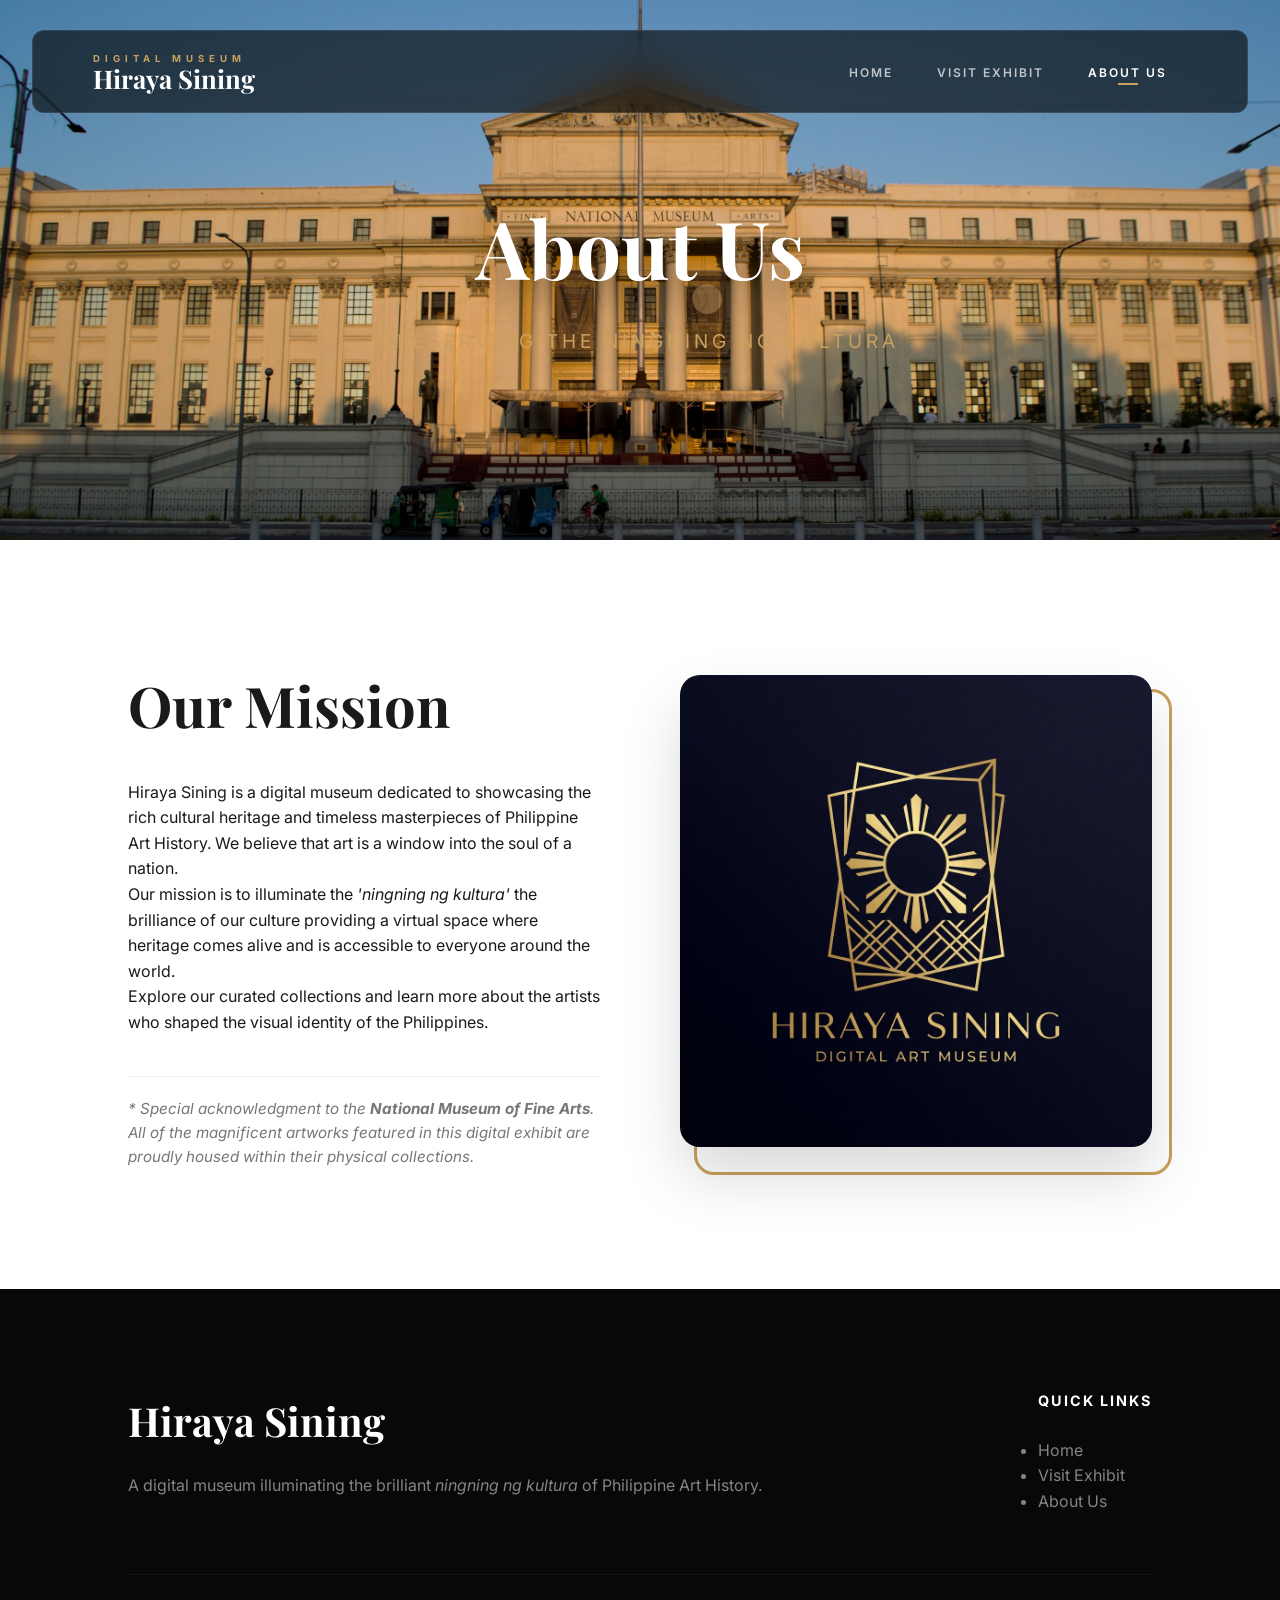
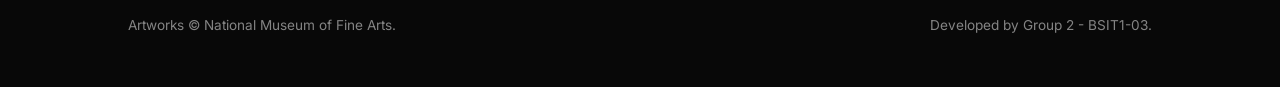
==== About us.html @ ce180e69 "nyaks" ====
﻿<!DOCTYPE html>
<html lang="en">

<head>
    <meta charset="UTF-8">
    <meta name="viewport" content="width=device-width, initial-scale=1.0">
    <title>Hiraya Sining - Digital Museum</title>
    <link
        href="https://fonts.googleapis.com/css2?family=Inter:wght@300;400;600;900&family=Playfair+Display:wght@600;700&display=swap"
        rel="stylesheet">
    <link rel="stylesheet" href="style.css">
</head>

<body>

    <header>
        <div class="logo-group">
            <div class="logo-top">DIGITAL MUSEUM</div>
            <div class="logo-bottom">Hiraya Sining</div>
        </div>
        <nav id="mainNav">
            <a href="index.html">HOME</a>
            <a href="gallery.html">VISIT EXHIBIT</a>
            <a href="About us.html" class="active">ABOUT US</a>
        </nav>
        <div class="menu-toggle" id="mobile-menu">
            <span class="bar"></span>
            <span class="bar"></span>
            <span class="bar"></span>
        </div>
    </header>

    <div class="page-banner" style="background-image: url('images/National Museum goldenhour.jpg');">
        <div class="page-banner-content">
            <h1>About Us</h1>
            <p>Preserving the Ningning ng Kultura</p>
        </div>
    </div>

    <section class="about-grid reveal-on-scroll is-visible">
        <div class="about-text">
            <h2>Our Mission</h2>
            <p>Hiraya Sining is a digital museum dedicated to showcasing the rich cultural heritage and timeless
                masterpieces of Philippine Art History. We believe that art is a window into the soul of a nation.</p>
            <p>Our mission is to illuminate the <em>'ningning ng kultura'</em> the brilliance of our culture
                providing a virtual space where heritage comes alive and is accessible to everyone around the world.</p>
            <p>Explore our curated collections and learn more about the artists who shaped the visual identity of the
                Philippines.</p>
            <p
                style="margin-top: 40px; font-size: 0.95rem; color: #777; font-style: italic; border-top: 1px solid #eee; padding-top: 20px;">
                * Special acknowledgment to the <strong>National Museum of Fine Arts</strong>. All of the magnificent
                artworks featured in this digital exhibit are proudly housed within their physical collections.
            </p>
        </div>
        <div class="about-image">
            <img src="images/hiraya_logo.png" alt="Hiraya Sining Logo">
        </div>
    </section>

    <footer>
        <div class="footer-content">
            <div class="footer-col footer-brand">
                <h2>Hiraya Sining</h2>
                <p>A digital museum illuminating the brilliant <em>ningning ng kultura</em> of Philippine Art History.
                </p>
            </div>
            <div class="footer-col footer-links">
                <h3>Quick Links</h3>
                <ul>
                    <li><a href="index.html">Home</a></li>
                    <li><a href="gallery.html">Visit Exhibit</a></li>
                    <li><a href="About us.html">About Us</a></li>
                </ul>
            </div>
        </div>
        <div class="footer-bottom">
            <p>Artworks &copy; National Museum of Fine Arts.</p>
            <p>Developed by Group 2 - BSIT1-03.</p>
        </div>
    </footer>

    <script src="script.js"></script>
</body>

</html>
---- style.css ----
﻿:root {
    --primary-gold: #c9a05c;
    --primary-gold-dark: #8a6d3b;
    --primary-gold-light: #e0b976;
    --bg-dark: #080808;
    --bg-light: #ffffff;
    --bg-secondary: #f4f2ee;
    --text-dark: #1a1a1a;
    --text-light: #ffffff;
    --text-muted: #777777;
    --glass-bg: rgba(0, 0, 0, 0.6);
    --glass-border: rgba(255, 255, 255, 0.1);
    --transition-smooth: all 0.6s cubic-bezier(0.23, 1, 0.32, 1);
    --shadow-soft: 0 10px 40px rgba(0, 0, 0, 0.05);
    --shadow-strong: 0 30px 60px rgba(0, 0, 0, 0.15);
    --shadow-gold: 0 10px 30px rgba(201, 160, 92, 0.2);
}

/* General Reset */
* {
    margin: 0;
    padding: 0;
    box-sizing: border-box;
    font-family: 'Inter', sans-serif;
    scroll-behavior: smooth;
}

html,
body {
    overflow-x: hidden;
    width: 100%;
    -ms-overflow-style: none;  /* IE and Edge */
    scrollbar-width: none;  /* Firefox */
}

::-webkit-scrollbar {
    display: none;
}

body {
    background-color: var(--bg-light);
    color: var(--text-dark);
    line-height: 1.6;
    animation: pageEnter 0.35s ease both;
}

@keyframes zoomIn {
    from {
        transform: scale(0.9);
        opacity: 0;
    }

    to {
        transform: scale(1);
        opacity: 1;
    }
}

@keyframes fadeIn {
    from {
        opacity: 0;
    }

    to {
        opacity: 1;
    }
}

@keyframes headerSlideDown {
    from {
        opacity: 0;
        transform: translate(-50%, -30px);
    }

    to {
        opacity: 1;
        transform: translate(-50%, 0);
    }
}

@keyframes pageEnter {
    from {
        opacity: 0;
        transform: translateY(6px);
    }

    to {
        opacity: 1;
        transform: translateY(0);
    }
}



header {
    display: flex;
    justify-content: space-between;
    align-items: center;
    padding: 20px 60px;
    background: var(--glass-bg);
    backdrop-filter: blur(20px);
    -webkit-backdrop-filter: blur(20px);
    border: 1px solid var(--glass-border);
    width: 95%;
    max-width: 1400px;
    border-radius: 12px;
    position: fixed;
    top: 30px;
    left: 50%;
    transform: translateX(-50%);
    z-index: 999;
    animation: headerSlideDown 1s cubic-bezier(0.165, 0.84, 0.44, 1);
    transition: var(--transition-smooth);
}

header:hover {
    background: rgba(0, 0, 0, 0.8);
    box-shadow: 0 20px 40px rgba(0, 0, 0, 0.2);
}

.page-transition-overlay {
    position: fixed;
    inset: 0;
    background: rgba(0, 0, 0, 0.75);
    opacity: 0;
    pointer-events: none;
    z-index: 1500;
    transition: opacity 0.28s ease;
}

body.is-leaving .page-transition-overlay {
    opacity: 1;
}

.logo-top {
    font-size: 0.6rem;
    font-weight: 700;
    color: var(--primary-gold);
    letter-spacing: 5px;
    text-transform: uppercase;
}

.logo-bottom {
    font-family: 'Playfair Display', serif;
    font-size: 1.6rem;
    font-weight: 700;
    color: var(--text-light);
    line-height: 1;
}

nav a {
    text-decoration: none;
    color: rgba(255, 255, 255, 0.7);
    margin: 0 20px;
    font-size: 0.75rem;
    font-weight: 600;
    letter-spacing: 2px;
    transition: var(--transition-smooth);
    position: relative;
    text-transform: uppercase;
}

nav a:hover,
nav a.active {
    color: var(--text-light);
}

nav a::after {
    content: '';
    position: absolute;
    bottom: -5px;
    left: 50%;
    width: 0;
    height: 2px;
    background: var(--primary-gold);
    transition: var(--transition-smooth);
    transform: translateX(-50%);
}

nav a:hover::after,
nav a.active::after {
    width: 20px;
}

/* Mobile Toggle */
.menu-toggle {
    display: none;
    flex-direction: column;
    justify-content: space-between;
    width: 30px;
    height: 21px;
    cursor: pointer;
    z-index: 1001;
}

.menu-toggle .bar {
    height: 3px;
    width: 100%;
    background-color: var(--text-light);
    border-radius: 10px;
    transition: var(--transition-smooth);
}

@media (max-width: 768px) {
    header {
        padding: 15px 25px;
        width: 90%;
        top: 20px;
        border-radius: 12px;
    }

    .menu-toggle {
        display: flex;
    }

    nav {
        position: fixed;
        top: 0;
        right: -100%;
        width: 100%;
        height: 100vh;
        background: rgba(10, 10, 10, 0.98);
        backdrop-filter: blur(20px);
        display: flex;
        flex-direction: column;
        align-items: center;
        justify-content: center;
        transition: var(--transition-smooth);
        z-index: 1000;
    }

    nav.active {
        right: 0;
    }

    nav a {
        margin: 20px 0;
        font-size: 1.5rem;
    }

    /* Hamburger Animation */
    #mobile-menu.is-active .bar:nth-child(2) {
        opacity: 0;
    }

    #mobile-menu.is-active .bar:nth-child(1) {
        transform: translateY(9px) rotate(45deg);
    }

    #mobile-menu.is-active .bar:nth-child(3) {
        transform: translateY(-9px) rotate(-45deg);
    }
}


.hero {
    position: relative;
    height: 100vh;
    background-color: var(--bg-dark);
    background-image: url('images/National Museum goldenhour.jpg');
    background-size: cover;
    background-position: center;
    display: flex;
    align-items: center;
    padding: 0 10%;
}

.hero-overlay {
    position: absolute;
    top: 0;
    left: 0;
    width: 100%;
    height: 100%;
    background: radial-gradient(circle at 20%, rgba(0, 0, 0, 0.4) 0%, rgba(0, 0, 0, 0.8) 100%);
}

.hero-content {
    position: relative;
    z-index: 10;
    max-width: 800px;
    color: var(--text-light);
}

.hero-content .subtitle {
    font-size: 0.9rem;
    letter-spacing: 6px;
    text-transform: uppercase;
    color: var(--primary-gold);
    margin-bottom: 20px;
    display: block;
}

.hero-content .title {
    font-family: 'Playfair Display', serif;
    font-size: clamp(2.5rem, 10vw, 6rem);
    font-weight: 700;
    line-height: 1.1;
    margin-bottom: 30px;
}

.hero-content .description {
    font-size: 1.1rem;
    color: rgba(255, 255, 255, 0.7);
    margin-bottom: 40px;
    max-width: 600px;
}

@media (max-width: 768px) {
    .hero {
        padding-left: 5%;
        padding-right: 5%;
        text-align: center;
        justify-content: center;
    }

    .hero-content {
        max-width: 100%;
    }

    .hero-content .subtitle {
        letter-spacing: 3px;
        font-size: 0.8rem;
    }

    .hero-content .description {
        font-size: 1rem;
    }
}

/* Pill Buttons */
.btn-solid,
.btn-detail,
.btn-explore {
    display: inline-block;
    padding: 16px 45px;
    border-radius: 50px;
    font-weight: 600;
    font-size: 0.85rem;
    letter-spacing: 2px;
    text-transform: uppercase;
    text-decoration: none;
    transition: var(--transition-smooth);
    cursor: pointer;
    border: none;
}

.btn-solid {
    background: var(--primary-gold);
    color: var(--bg-dark);
    box-shadow: var(--shadow-gold);
}

.btn-solid:hover {
    background: var(--text-light);
    transform: translateY(-5px);
    box-shadow: 0 15px 40px rgba(255, 255, 255, 0.2);
}

.btn-detail {
    background: transparent;
    border: 1px solid var(--text-dark);
    color: var(--text-dark);
    padding: 12px 35px;
}

.btn-detail:hover {
    background: var(--text-dark);
    color: var(--text-light);
    transform: translateY(-3px);
}

.btn-explore {
    background: transparent;
    border: 1px solid var(--primary-gold);
    color: var(--primary-gold);
    margin-top: 20px;
}

.btn-explore:hover {
    background: var(--primary-gold);
    color: var(--text-light);
    transform: translateY(-3px);
    box-shadow: var(--shadow-gold);
}

/* Exhibit Layout */
.gallery-section {
    padding: 150px 10%;
    background: var(--bg-secondary);
}

.exhibit-row {
    display: flex;
    align-items: center;
    margin-bottom: 250px;
    position: relative;
}

/* Masterpiece Divider */
.masterpiece-divider {
    width: 100%;
    height: 2px;
    background: linear-gradient(90deg, transparent, var(--primary-gold), transparent);
    margin: 150px 0;
    position: relative;
    opacity: 0.8;
}

.masterpiece-divider::after {
    content: '\2727';
    position: absolute;
    top: 50%;
    left: 50%;
    transform: translate(-50%, -50%);
    background: var(--bg-secondary);
    padding: 0 30px;
    color: var(--primary-gold);
    font-size: 1.8rem;
    text-shadow: 0 0 10px rgba(224, 185, 118, 0.4);
}
/* Exhibit Layout */
.gallery-section {
    padding: 150px 10%;
    background: var(--bg-secondary);
}

.exhibit-row {
    display: flex;
    align-items: center;
    margin-bottom: 150px;
    position: relative;
}

.exhibit-row:last-child {
    margin-bottom: 0;
}

.reverse-row {
    flex-direction: row-reverse;
}

.exhibit-image-col {
    flex: 0 0 65%;
    border-radius: 20px;
    overflow: hidden;
    box-shadow: var(--shadow-strong);
    z-index: 1;
}

.exhibit-img {
    width: 100%;
    height: 650px;
    object-fit: cover;
    transition: var(--transition-smooth);
}

.exhibit-img:hover {
    transform: scale(1.05);
}

.exhibit-text-col {
    flex: 0 0 45%;
    background: var(--bg-light);
    padding: 60px;
    margin-left: -10%;
    z-index: 2;
    border-radius: 20px;
    box-shadow: var(--shadow-strong);
    border-left: 6px solid var(--primary-gold);
    transition: var(--transition-smooth);
}

.reverse-row .exhibit-text-col {
    margin-left: 0;
    margin-right: -10%;
    border-left: none;
    border-right: 6px solid var(--primary-gold);
}

.exhibit-row:hover .exhibit-text-col {
    transform: translateY(-10px);
}

.exhibit-text-col h3 {
    font-family: 'Playfair Display', serif;
    font-size: clamp(2rem, 5vw, 3.2rem);
    line-height: 1.1;
    margin-bottom: 20px;
}

.artist-name {
    font-size: 1.1rem;
    color: var(--text-muted);
    margin-bottom: 40px;
    font-style: italic;
}

/* Modal & Lightbox Styling */
.modal {
    display: none;
    position: fixed;
    z-index: 2000;
    left: 0;
    top: 0;
    width: 100%;
    height: 100%;
    background: rgba(0, 0, 0, 0.95);
    backdrop-filter: blur(15px);
}

.modal-content {
    background: var(--bg-light);
    margin: 5vh auto;
    width: 90%;
    max-width: 1300px;
    padding: clamp(30px, 5vw, 80px);
    border-radius: 30px;
    box-shadow: 0 50px 100px rgba(0, 0, 0, 0.4);
    max-height: 90vh;
    overflow-y: auto;
    position: relative;
}

.close {
    position: absolute;
    top: 20px;
    right: 30px;
    font-size: clamp(30px, 5vw, 50px);
    font-weight: 300;
    color: var(--text-dark);
    cursor: pointer;
    transition: var(--transition-smooth);
    z-index: 2100;
    line-height: 1;
}

.close:hover {
    color: var(--primary-gold);
    transform: rotate(90deg);
}

.modal-layout {
    display: flex;
    gap: clamp(30px, 5vw, 80px);
    align-items: center;
}

.modal-img {
    flex: 1;
    max-width: 50%;
    border-radius: 20px;
    object-fit: cover;
    box-shadow: var(--shadow-strong);
}

.modal-info {
    flex: 1;
}

.modal-info h2 {
    font-family: 'Playfair Display', serif;
    font-size: clamp(2rem, 6vw, 4rem);
    line-height: 1.1;
    margin-bottom: 25px;
}

.modal-info hr {
    border: none;
    height: 1px;
    background: linear-gradient(90deg, var(--primary-gold), transparent);
    margin: clamp(20px, 3vw, 35px) 0;
}

.lightbox {
    background: rgba(0, 0, 0, 0.96);
}

.lightbox .close {
    color: #ffffff;
    background: rgba(0, 0, 0, 0.45);
    border: 1px solid rgba(255, 255, 255, 0.35);
    width: 50px;
    height: 50px;
    border-radius: 50%;
    display: grid;
    place-items: center;
    top: 18px;
    right: 18px;
    z-index: 2200;
    text-shadow: 0 2px 8px rgba(0, 0, 0, 0.6);
}

.lightbox .close:hover {
    color: var(--primary-gold);
    border-color: var(--primary-gold);
    background: rgba(0, 0, 0, 0.62);
    transform: scale(1.05);
}

.lightbox-wrapper {
    width: 100%;
    height: 100%;
    display: flex;
    align-items: center;
    justify-content: center;
    padding: 26px;
}

.lightbox-content {
    display: block;
    width: auto;
    height: auto;
    max-width: min(92vw, 1700px);
    max-height: 90vh;
    object-fit: contain;
    border-radius: 10px;
    box-shadow: 0 18px 45px rgba(0, 0, 0, 0.45);
}


@media (max-width: 1200px) {
    .exhibit-row {
        flex-direction: column;
        margin-bottom: 100px;
        text-align: center;
    }

    .exhibit-image-col,
    .exhibit-text-col {
        flex: 0 0 100%;
        width: 100%;
    }

    .exhibit-text-col {
        margin: -60px 0 0 0 !important;
        border-left: none;
        border-top: 6px solid var(--primary-gold);
        padding: 40px 25px;
    }

    .reverse-row .exhibit-text-col {
        border-right: none;
        border-top: 6px solid var(--primary-gold);
    }

    .exhibit-img {
        height: 450px;
    }
}

@media (max-width: 992px) {
    .modal-layout {
        flex-direction: column;
        gap: 40px;
    }

    .modal-img {
        max-width: 100%;
    }
}

@media (max-width: 768px) {
    .gallery-section {
        padding: 100px 5%;
    }

    .masterpiece-divider {
        margin: 60px 0;
    }

    .exhibit-img {
        height: 350px;
    }

    .modal-content {
        width: 95%;
        padding: 40px 20px;
    }

    .lightbox .close {
        width: 46px;
        height: 46px;
        top: 14px;
        right: 14px;
    }

    .lightbox-wrapper {
        padding: 16px;
    }
}

/* Explore Section */
.explore-section {
    display: none;
    background: linear-gradient(145deg, #f6f2ea, #ebe4d8);
    border: 1px solid rgba(201, 160, 92, 0.22);
    border-radius: 32px;
    padding: 56px;
    margin-top: 56px;
    box-shadow:
        inset 0 1px 0 rgba(255, 255, 255, 0.62),
        0 20px 45px rgba(0, 0, 0, 0.08);
}

.btn-explore-container {
    display: flex;
    justify-content: center;
    margin-top: 34px;
}

.explore-header {
    display: flex;
    align-items: center;
    gap: 18px;
    margin-bottom: 34px;
    justify-content: center;
}

.explore-header-line {
    width: 110px;
    height: 2px;
    background: linear-gradient(90deg, transparent, var(--primary-gold), transparent);
}

.explore-heading {
    font-family: 'Playfair Display', serif;
    font-size: clamp(1.25rem, 2.2vw, 1.7rem);
    letter-spacing: 1.5px;
    text-transform: uppercase;
    color: #3e3120;
}

.explore-grid {
    display: grid;
    grid-template-columns: 1fr 1fr;
    gap: 24px;
}

.explore-card {
    position: relative;
    background: linear-gradient(180deg, #ffffff, #fdfbf7 72%);
    border-radius: 22px;
    padding: 32px;
    border: 1px solid rgba(201, 160, 92, 0.18);
    box-shadow: 0 12px 30px rgba(0, 0, 0, 0.08);
    transition: var(--transition-smooth);
    overflow: hidden;
}

.explore-card::before {
    content: "";
    position: absolute;
    top: 0;
    left: 0;
    right: 0;
    height: 4px;
    background: linear-gradient(90deg, transparent, var(--primary-gold), transparent);
}

.explore-card:hover {
    transform: translateY(-8px);
    box-shadow: 0 20px 44px rgba(0, 0, 0, 0.14);
}

.explore-title {
    font-family: 'Playfair Display', serif;
    font-size: 1.8rem;
    line-height: 1.1;
    margin-bottom: 16px;
    color: #2d2a26;
}

.explore-list {
    list-style: none;
    padding-left: 0;
}

.explore-list li {
    position: relative;
    padding-left: 24px;
    margin-bottom: 11px;
    line-height: 1.6;
    color: #2c2c2c;
    font-size: 1.08rem;
}

.explore-list li::before {
    content: "";
    position: absolute;
    left: 0;
    top: 0.7em;
    width: 8px;
    height: 8px;
    border-radius: 50%;
    background: var(--primary-gold);
}

.explore-list strong {
    color: var(--primary-gold-dark);
}

@media (max-width: 992px) {
    .explore-section {
        padding: 38px 24px;
    }

    .explore-grid {
        grid-template-columns: 1fr;
    }
}

@media (max-width: 768px) {
    .explore-section {
        margin-top: 36px;
        padding: 28px 16px;
        border-radius: 22px;
    }

    .explore-card {
        padding: 24px 18px;
    }

    .explore-heading {
        letter-spacing: 1px;
    }

    .explore-header-line {
        width: 60px;
    }

    .explore-list li {
        font-size: 1rem;
    }
}

/* Upgraded Footer */
footer {
    background: var(--bg-dark);
    padding: 100px 10% 50px;
    color: rgba(255, 255, 255, 0.5);
}

.footer-content {
    display: grid;
    grid-template-columns: 1fr auto;
    gap: 80px;
    align-items: flex-start;
}

.footer-col h2 {
    color: var(--text-light);
    font-family: 'Playfair Display', serif;
    font-size: 2.5rem;
    margin-bottom: 20px;
}

.footer-col h3 {
    color: var(--text-light);
    margin-bottom: 25px;
    letter-spacing: 2px;
    text-transform: uppercase;
    font-size: 0.9rem;
}

footer a {
    color: rgba(255, 255, 255, 0.5);
    text-decoration: none;
    transition: var(--transition-smooth);
}

footer a:hover {
    color: var(--primary-gold);
}

/* Scroll Reveal */
.reveal-on-scroll {
    opacity: 0;
    transform: translateY(30px);
    transition: var(--transition-smooth);
}

.reveal-on-scroll.is-visible {
    opacity: 1;
    transform: translateY(0);
}

/* Page Banners */
.page-banner {
    height: 60vh;
    background-color: #1a1a1a;
    background-size: cover;
    background-position: center;
    background-attachment: fixed;
    display: flex;
    align-items: center;
    justify-content: center;
    text-align: center;
    position: relative;
    color: var(--text-light);
}

.page-banner-content h1 {
    font-family: 'Playfair Display', serif;
    font-size: clamp(3rem, 10vw, 5rem);
    margin-bottom: 15px;
    text-shadow: 0 10px 40px rgba(0, 0, 0, 0.5);
}

.page-banner-content p {
    font-size: 1.2rem;
    letter-spacing: 4px;
    text-transform: uppercase;
    color: var(--primary-gold);
}

/* About Us styling */
.about-grid {
    display: grid;
    grid-template-columns: 1fr 1fr;
    gap: 80px;
    padding: 120px 10%;
    align-items: center;
    background: #fff;
}

@media (max-width: 992px) {
    .about-grid {
        grid-template-columns: 1fr;
        padding: 80px 5%;
        text-align: center;
    }

    .about-text h2 {
        font-size: 2.5rem;
    }

    .about-text p {
        text-align: center;
    }

    .about-image {
        order: -1;
        max-width: 400px;
        margin: 0 auto;
    }
}

.about-text h2 {
    font-family: 'Playfair Display', serif;
    font-size: 3.5rem;
    margin-bottom: 30px;
    color: var(--text-dark);
}

.about-image {
    position: relative;
}

.about-image img {
    width: 100%;
    border-radius: 20px;
    box-shadow: var(--shadow-strong);
    transition: var(--transition-smooth);
    position: relative;
    z-index: 2;
}

.about-image::after {
    content: '';
    position: absolute;
    bottom: -20px;
    right: -20px;
    width: 100%;
    height: 100%;
    border: 3px solid var(--primary-gold);
    z-index: 1;
    border-radius: 20px;
    transition: var(--transition-smooth);
}

.about-image:hover::after {
    transform: translate(-10px, -10px);
}

@media (max-width: 992px) {
    .footer-content {
        grid-template-columns: 1fr;
        gap: 50px;
        text-align: center;
    }

    .footer-col {
        display: flex;
        flex-direction: column;
        align-items: center;
    }
}

.footer-bottom {
    margin-top: 60px;
    padding-top: 40px;
    border-top: 1px solid rgba(255, 255, 255, 0.05);
    display: flex;
    justify-content: space-between;
    align-items: center;
    font-size: 0.85rem;
}

@media (max-width: 768px) {
    .footer-bottom {
        flex-direction: column;
        gap: 15px;
        text-align: center;
    }

    .about-image::after {
        bottom: -15px;
        right: -15px;
    }
}

@media (prefers-reduced-motion: reduce) {
    * {
        animation: none !important;
        transition: none !important;
        scroll-behavior: auto !important;
    }

    .page-transition-overlay {
        display: none !important;
    }
}
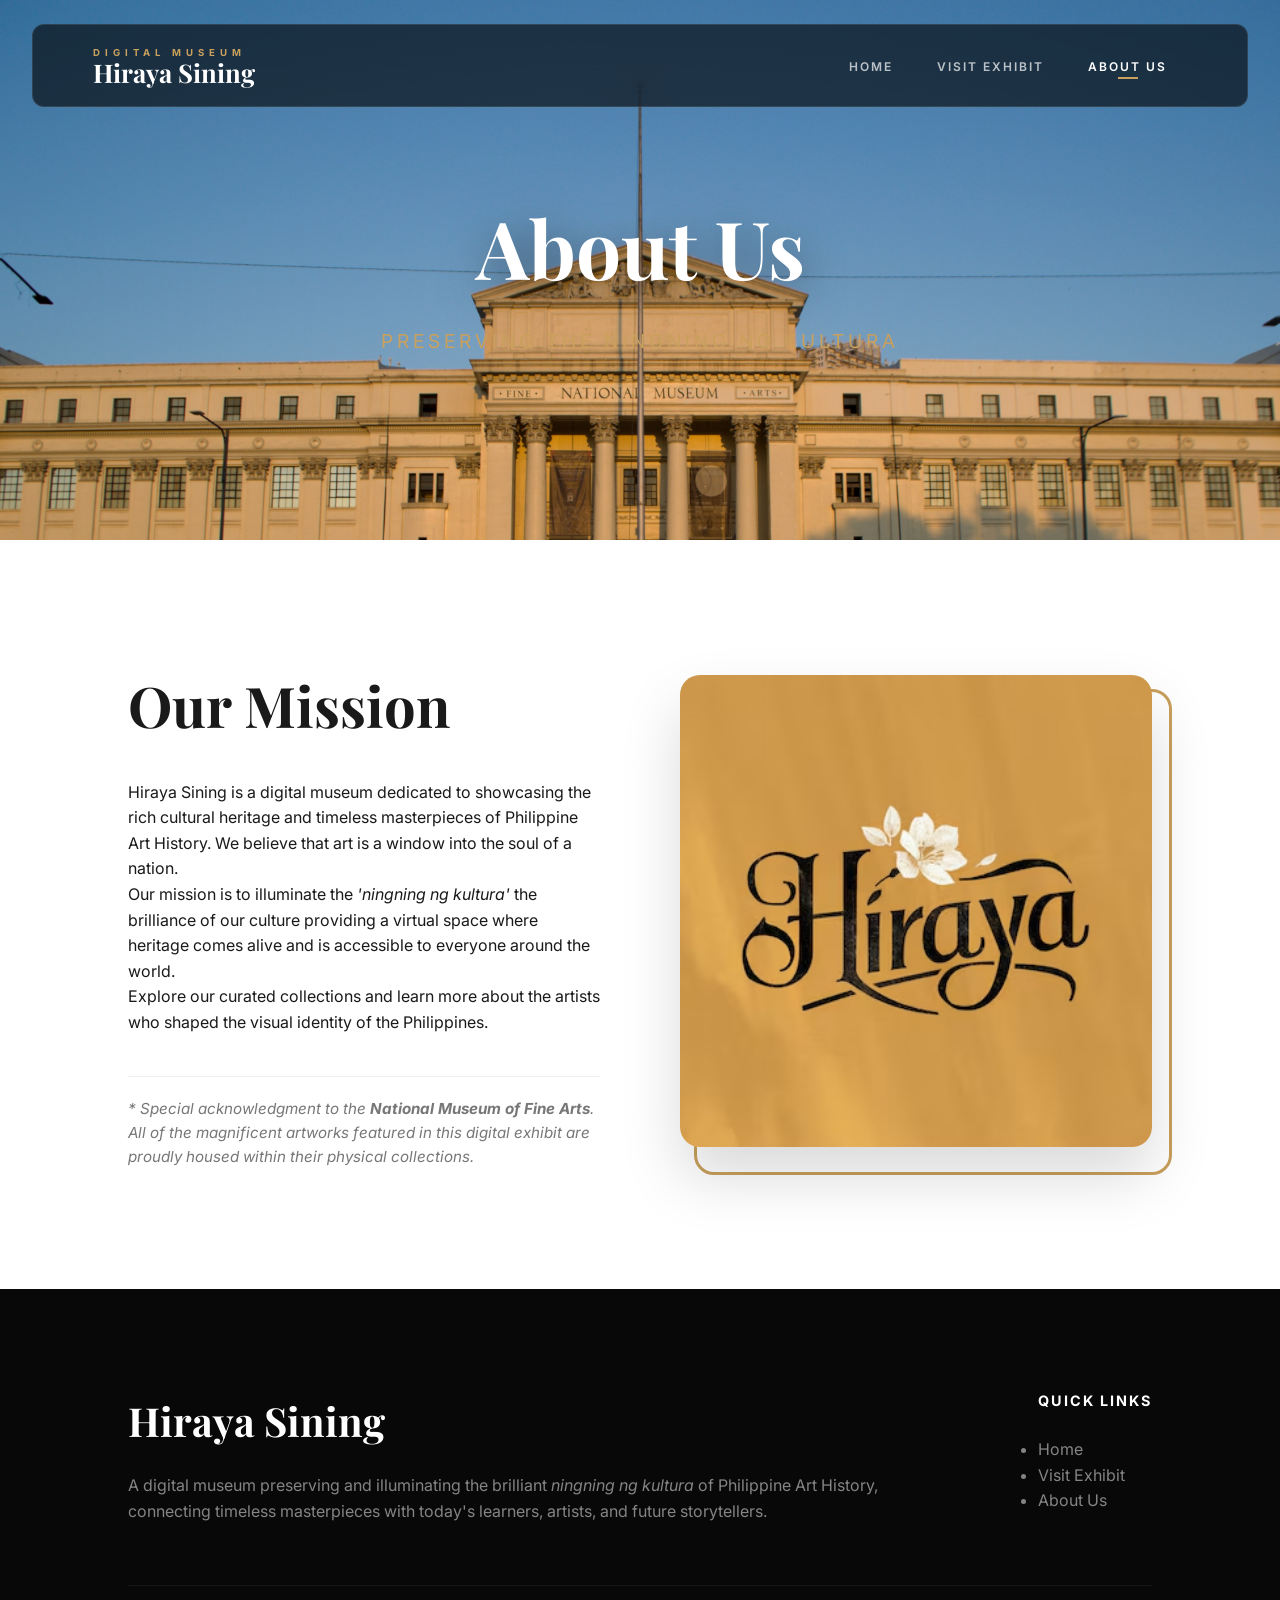
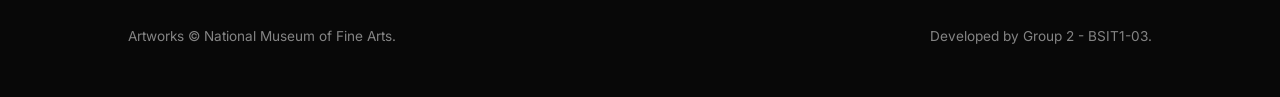
==== commit 61c8d294: "nc" ====
--- a/About us.html
+++ b/About us.html
@@ -37,7 +37,7 @@
         </div>
     </div>
 
-    <section class="about-grid reveal-on-scroll is-visible">
+    <section class="about-grid">
         <div class="about-text">
             <h2>Our Mission</h2>
             <p>Hiraya Sining is a digital museum dedicated to showcasing the rich cultural heritage and timeless
@@ -53,7 +53,7 @@
             </p>
         </div>
         <div class="about-image">
-            <img src="images/hiraya_logo.png" alt="Hiraya Sining Logo">
+            <img src="images/hiraya-elegant-floral-logo-design_1318828-5469.avif" alt="Hiraya Sining Logo">
         </div>
     </section>
 
@@ -61,8 +61,9 @@
         <div class="footer-content">
             <div class="footer-col footer-brand">
                 <h2>Hiraya Sining</h2>
-                <p>A digital museum illuminating the brilliant <em>ningning ng kultura</em> of Philippine Art History.
-                </p>
+                <p>A digital museum preserving and illuminating the brilliant <em>ningning ng kultura</em> of
+                    Philippine Art History, connecting timeless masterpieces with today's learners, artists, and
+                    future storytellers.</p>
             </div>
             <div class="footer-col footer-links">
                 <h3>Quick Links</h3>
--- a/style.css
+++ b/style.css
@@ -41,7 +41,11 @@
     background-color: var(--bg-light);
     color: var(--text-dark);
     line-height: 1.6;
-    animation: pageEnter 0.35s ease both;
+    animation: pageEnter 0.35s ease;
+}
+
+body.modal-open {
+    overflow: hidden !important;
 }
 
 @keyframes zoomIn {
@@ -81,12 +85,10 @@
 @keyframes pageEnter {
     from {
         opacity: 0;
-        transform: translateY(6px);
     }
 
     to {
         opacity: 1;
-        transform: translateY(0);
     }
 }
 
@@ -105,10 +107,12 @@
     max-width: 1400px;
     border-radius: 12px;
     position: fixed;
-    top: 30px;
+    top: 24px;
     left: 50%;
+    right: auto;
+    margin: 0;
     transform: translateX(-50%);
-    z-index: 999;
+    z-index: 2500;
     animation: headerSlideDown 1s cubic-bezier(0.165, 0.84, 0.44, 1);
     transition: var(--transition-smooth);
 }
@@ -116,6 +120,12 @@
 header:hover {
     background: rgba(0, 0, 0, 0.8);
     box-shadow: 0 20px 40px rgba(0, 0, 0, 0.2);
+}
+
+header.is-scrolled {
+    top: 14px;
+    background: rgba(0, 0, 0, 0.82);
+    box-shadow: 0 24px 46px rgba(0, 0, 0, 0.26);
 }
 
 .page-transition-overlay {
@@ -130,6 +140,10 @@
 
 body.is-leaving .page-transition-overlay {
     opacity: 1;
+}
+
+body.modal-open .page-transition-overlay {
+    opacity: 0 !important;
 }
 
 .logo-top {
@@ -204,9 +218,13 @@
 @media (max-width: 768px) {
     header {
         padding: 15px 25px;
-        width: 90%;
-        top: 20px;
+        width: 92%;
+        top: 16px;
         border-radius: 12px;
+    }
+
+    header.is-scrolled {
+        top: 10px;
     }
 
     .menu-toggle {
@@ -497,28 +515,52 @@
 
 /* Modal & Lightbox Styling */
 .modal {
-    display: none;
     position: fixed;
-    z-index: 2000;
+    z-index: 3200;
     left: 0;
     top: 0;
     width: 100%;
     height: 100%;
-    background: rgba(0, 0, 0, 0.95);
+    display: none;
+    align-items: center;
+    justify-content: center;
+    padding: 24px;
+    overflow: hidden;
+    background: rgba(0, 0, 0, 0.9);
     backdrop-filter: blur(15px);
+    opacity: 0;
+    visibility: hidden;
+    pointer-events: none;
+    transition: opacity 0.24s ease, visibility 0.24s ease;
+}
+
+.modal.is-open {
+    display: flex;
+    opacity: 1;
+    visibility: visible;
+    pointer-events: auto;
 }
 
 .modal-content {
     background: var(--bg-light);
-    margin: 5vh auto;
     width: 90%;
     max-width: 1300px;
+    margin: 0;
     padding: clamp(30px, 5vw, 80px);
     border-radius: 30px;
     box-shadow: 0 50px 100px rgba(0, 0, 0, 0.4);
-    max-height: 90vh;
+    max-height: calc(100vh - 48px);
     overflow-y: auto;
-    position: relative;
+    overscroll-behavior: contain;
+    position: relative;
+    transform: translateY(22px) scale(0.985);
+    opacity: 0;
+    transition: transform 0.3s cubic-bezier(0.22, 1, 0.36, 1), opacity 0.25s ease;
+}
+
+.modal.is-open .modal-content {
+    transform: translateY(0) scale(1);
+    opacity: 1;
 }
 
 .close {
@@ -530,7 +572,7 @@
     color: var(--text-dark);
     cursor: pointer;
     transition: var(--transition-smooth);
-    z-index: 2100;
+    z-index: 3300;
     line-height: 1;
 }
 
@@ -673,7 +715,9 @@
     }
 
     .modal-content {
-        width: 95%;
+        width: 100%;
+        margin: 0;
+        max-height: calc(100vh - 20px);
         padding: 40px 20px;
     }
 
@@ -875,13 +919,19 @@
 /* Scroll Reveal */
 .reveal-on-scroll {
     opacity: 0;
-    transform: translateY(30px);
-    transition: var(--transition-smooth);
+    filter: blur(3px);
+    transform: translateY(56px) scale(0.97);
+    transition:
+        opacity 0.9s cubic-bezier(0.22, 1, 0.36, 1),
+        transform 0.9s cubic-bezier(0.22, 1, 0.36, 1),
+        filter 0.7s ease;
+    will-change: transform, opacity;
 }
 
 .reveal-on-scroll.is-visible {
     opacity: 1;
-    transform: translateY(0);
+    filter: blur(0);
+    transform: translateY(0) scale(1);
 }
 
 /* Page Banners */
@@ -904,6 +954,7 @@
     font-size: clamp(3rem, 10vw, 5rem);
     margin-bottom: 15px;
     text-shadow: 0 10px 40px rgba(0, 0, 0, 0.5);
+    animation: zoomIn 0.9s cubic-bezier(0.23, 1, 0.32, 1) both;
 }
 
 .page-banner-content p {
@@ -911,6 +962,8 @@
     letter-spacing: 4px;
     text-transform: uppercase;
     color: var(--primary-gold);
+    opacity: 0;
+    animation: fadeIn 0.8s ease 0.28s forwards;
 }
 
 /* About Us styling */
@@ -1020,9 +1073,7 @@
 }
 
 @media (prefers-reduced-motion: reduce) {
-    * {
-        animation: none !important;
-        transition: none !important;
+    html {
         scroll-behavior: auto !important;
     }
 
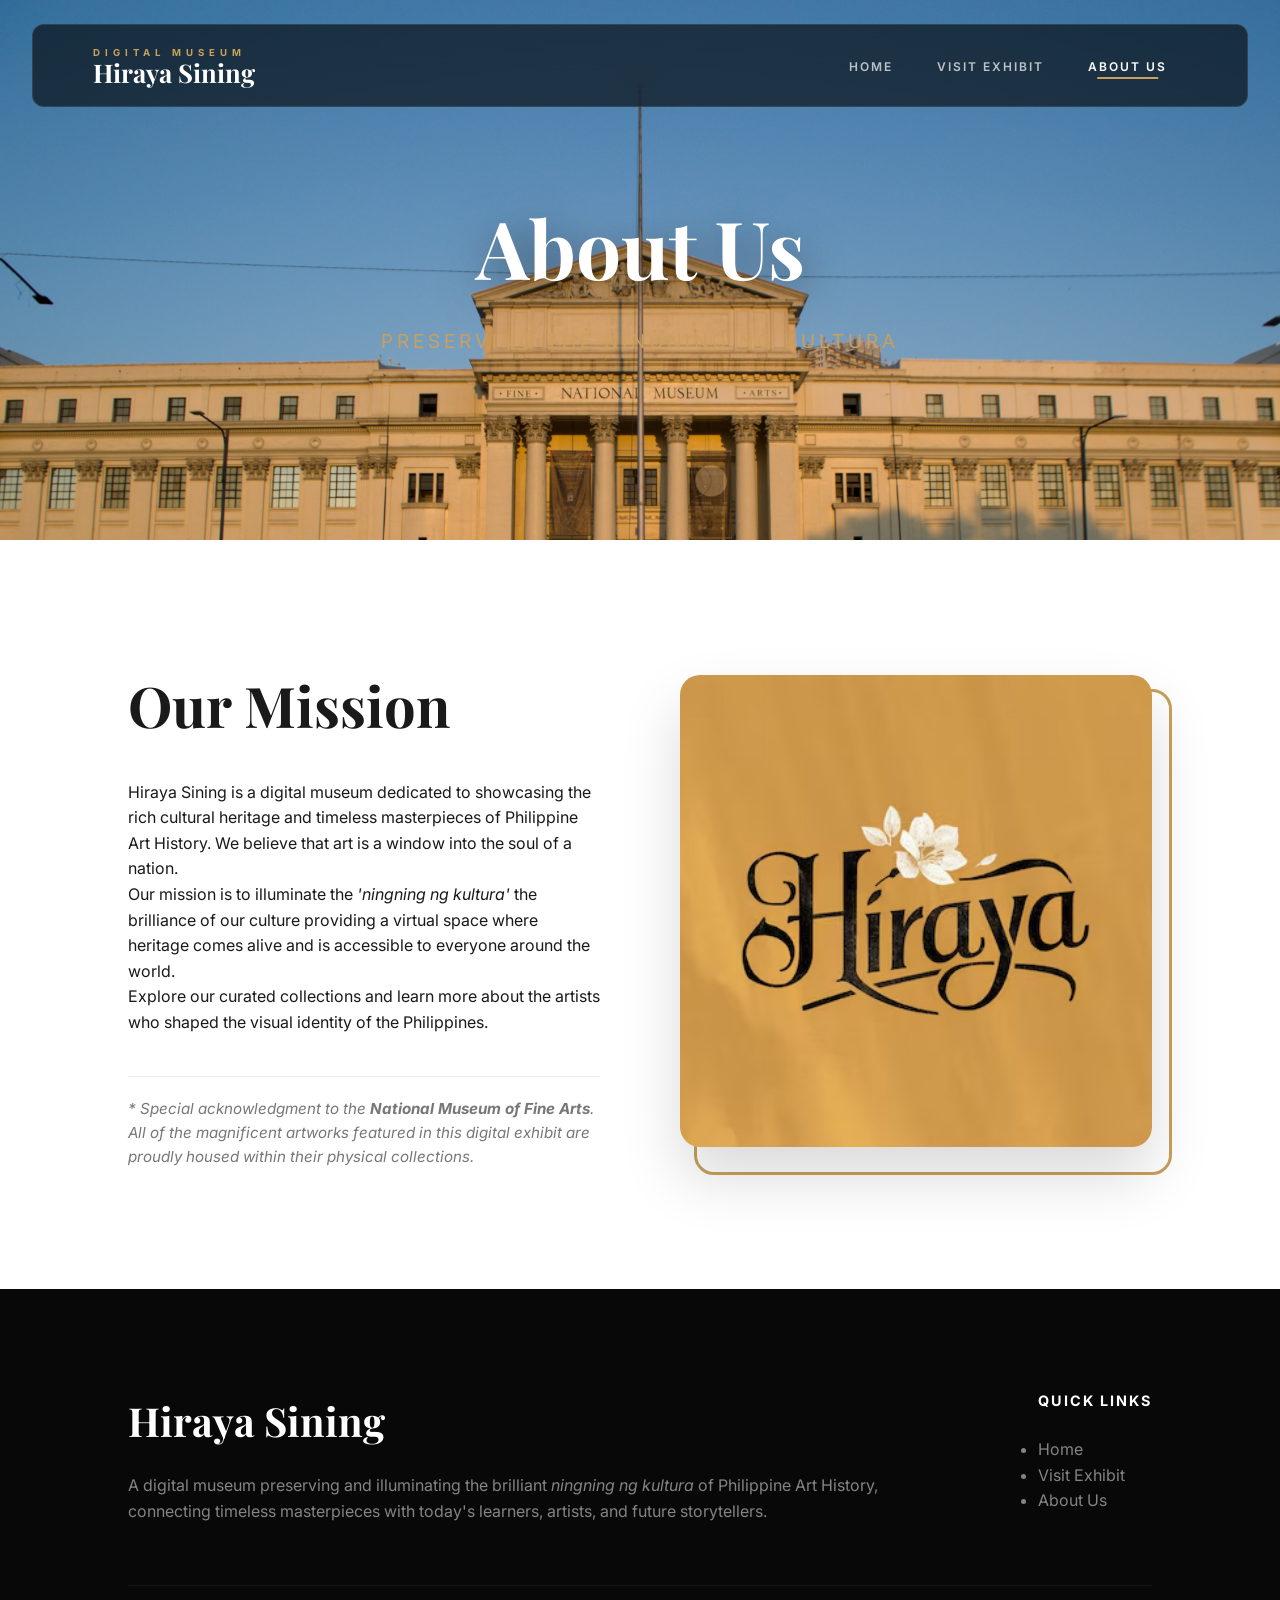
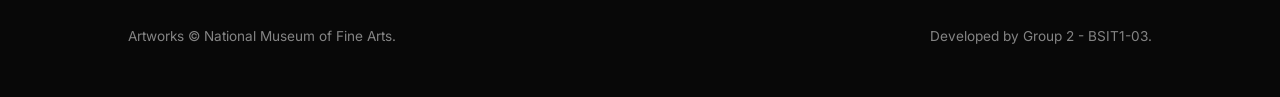
==== commit 3f52f6eb: "agdfg" ====
--- a/About us.html
+++ b/About us.html
@@ -8,7 +8,7 @@
     <link
         href="https://fonts.googleapis.com/css2?family=Inter:wght@300;400;600;900&family=Playfair+Display:wght@600;700&display=swap"
         rel="stylesheet">
-    <link rel="stylesheet" href="style.css">
+    <link rel="stylesheet" href="style.css?v=20260426">
 </head>
 
 <body>
@@ -80,7 +80,8 @@
         </div>
     </footer>
 
-    <script src="script.js"></script>
+    <script src="script.js?v=20260426"></script>
 </body>
 
 </html>
+
--- a/style.css
+++ b/style.css
@@ -193,7 +193,7 @@
 
 nav a:hover::after,
 nav a.active::after {
-    width: 20px;
+    width: min(78%, 96px);
 }
 
 /* Mobile Toggle */
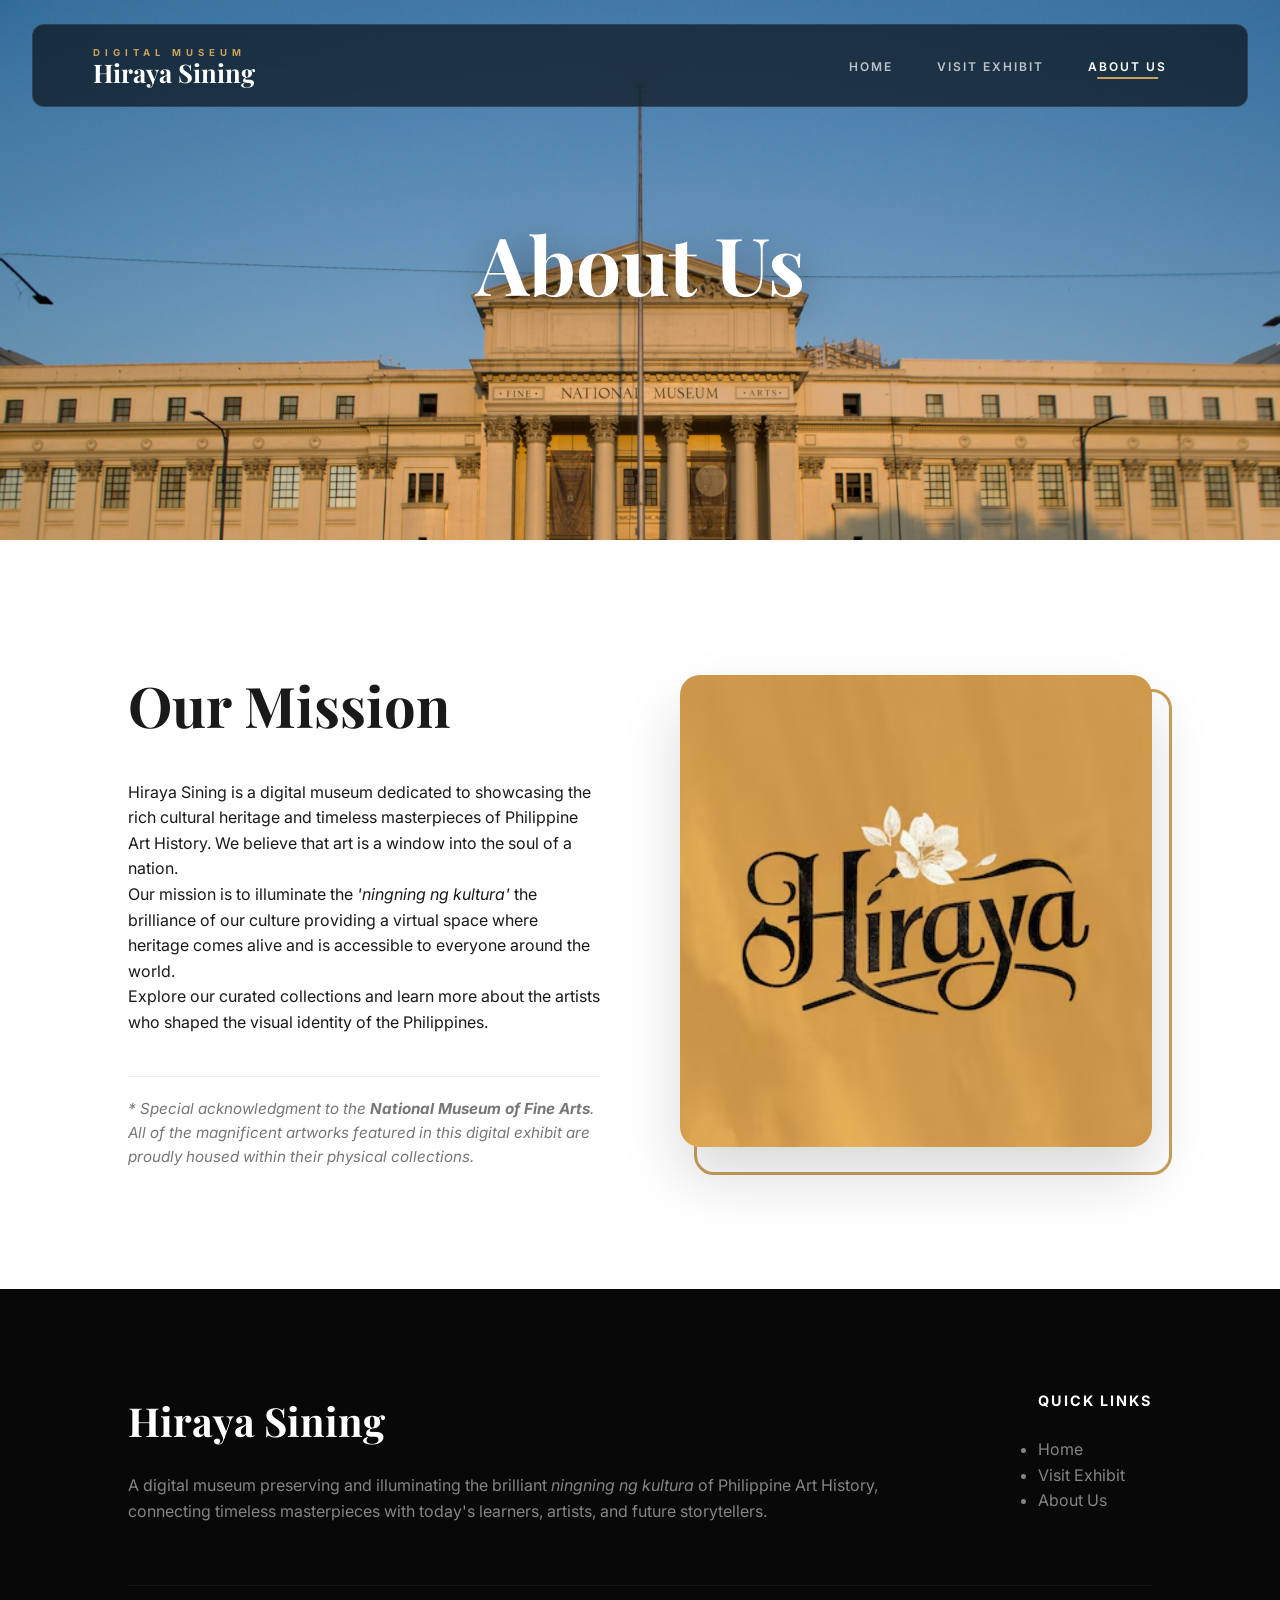
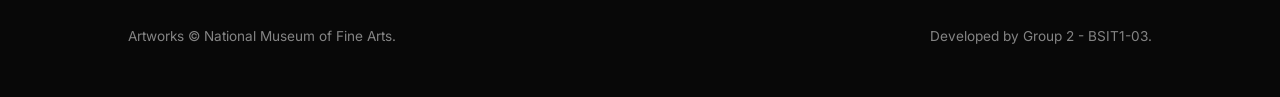
==== commit f5b4776b: "iqwio" ====
--- a/About us.html
+++ b/About us.html
@@ -8,7 +8,7 @@
     <link
         href="https://fonts.googleapis.com/css2?family=Inter:wght@300;400;600;900&family=Playfair+Display:wght@600;700&display=swap"
         rel="stylesheet">
-    <link rel="stylesheet" href="style.css?v=20260426">
+    <link rel="stylesheet" href="style.css?v=20260426-2">
 </head>
 
 <body>
@@ -33,7 +33,6 @@
     <div class="page-banner" style="background-image: url('images/National Museum goldenhour.jpg');">
         <div class="page-banner-content">
             <h1>About Us</h1>
-            <p>Preserving the Ningning ng Kultura</p>
         </div>
     </div>
 
@@ -80,8 +79,9 @@
         </div>
     </footer>
 
-    <script src="script.js?v=20260426"></script>
+    <script src="script.js?v=20260426-2"></script>
 </body>
 
 </html>
 
+
--- a/style.css
+++ b/style.css
@@ -703,7 +703,24 @@
 
 @media (max-width: 768px) {
     .gallery-section {
-        padding: 100px 5%;
+        padding: 72px 12px;
+    }
+
+    .exhibit-row {
+        margin-bottom: 76px;
+        align-items: center;
+    }
+
+    .exhibit-image-col,
+    .exhibit-text-col {
+        width: 100%;
+        max-width: 100%;
+        margin-left: auto !important;
+        margin-right: auto !important;
+    }
+
+    .exhibit-text-col {
+        margin-top: -40px !important;
     }
 
     .masterpiece-divider {
@@ -981,10 +998,18 @@
         grid-template-columns: 1fr;
         padding: 80px 5%;
         text-align: center;
+        justify-items: center;
+    }
+
+    .about-text {
+        width: 100%;
+        max-width: 760px;
+        margin: 0 auto;
     }
 
     .about-text h2 {
         font-size: 2.5rem;
+        text-align: center;
     }
 
     .about-text p {
@@ -1060,6 +1085,25 @@
 }
 
 @media (max-width: 768px) {
+    .page-banner-content {
+        width: 100%;
+        padding: 0 20px;
+        text-align: center;
+    }
+
+    .about-grid {
+        padding: 70px 5%;
+    }
+
+    .about-text {
+        max-width: 100%;
+    }
+
+    .about-image {
+        width: min(100%, 340px);
+        margin: 0 auto;
+    }
+
     .footer-bottom {
         flex-direction: column;
         gap: 15px;
@@ -1067,8 +1111,8 @@
     }
 
     .about-image::after {
-        bottom: -15px;
-        right: -15px;
+        bottom: 0;
+        right: 0;
     }
 }
 
